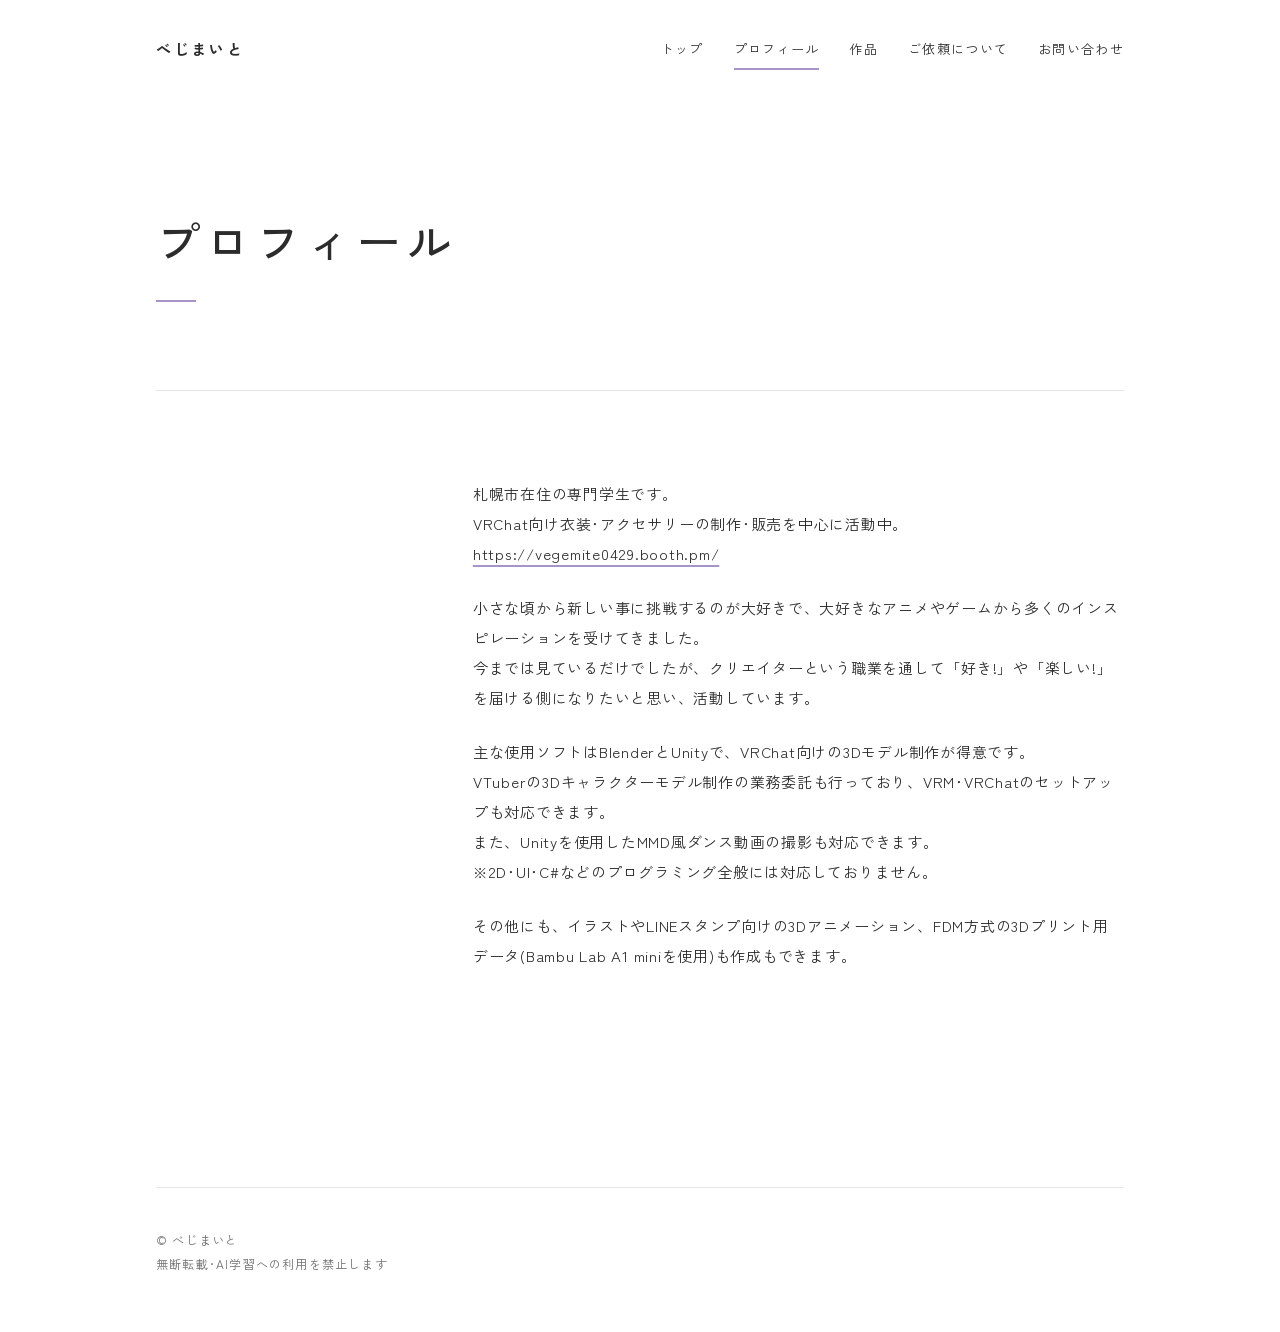
==== about.html @ 03b3bd24 "お仕事用サイトを公開 むぎ作成のひな形をもとに、HTMLの構造とCSSを仕上げた。 文章は変更なし。  Co-Authored-By: Claude Fable 5.2 <noreply@anthro" ====
<!DOCTYPE html>
<html lang="ja">
<head>
<meta charset="utf-8">
<meta name="viewport" content="width=device-width, initial-scale=1">
<title>プロフィール | べじまいと</title>
<link rel="icon" href="data:image/svg+xml,%3Csvg xmlns='http://www.w3.org/2000/svg' viewBox='0 0 32 32'%3E%3Crect width='32' height='32' rx='8' fill='%232C2C2C'/%3E%3Ccircle cx='16' cy='16' r='7' fill='%23A894C6'/%3E%3C/svg%3E">
<link rel="preconnect" href="https://fonts.googleapis.com">
<link rel="preconnect" href="https://fonts.gstatic.com" crossorigin>
<link rel="stylesheet" href="https://fonts.googleapis.com/css2?family=Zen+Kaku+Gothic+New:wght@400;500;700&display=swap">
<link rel="stylesheet" href="style.css">
</head>
<body>
<header class="site-header">
  <a class="brand" href="index.html">べじまいと</a>
  <nav>
    <ul>
      <li><a href="index.html">トップ</a></li>
      <li><a href="about.html" aria-current="page">プロフィール</a></li>
      <li><a href="works.html">作品</a></li>
      <li><a href="commission.html">ご依頼について</a></li>
      <li><a href="contact.html">お問い合わせ</a></li>
    </ul>
  </nav>
</header>
<main>
  <div class="page-head">
    <h1>プロフィール</h1>
  </div>

  <section class="block">
    <div class="block-body">
      <p>札幌市在住の専門学生です。<br>
      VRChat向け衣装･アクセサリーの制作･販売を中心に活動中。<br>
      <a href="https://vegemite0429.booth.pm/" target="_blank" rel="noopener">https://vegemite0429.booth.pm/</a></p>

      <p>小さな頃から新しい事に挑戦するのが大好きで、大好きなアニメやゲームから多くのインスピレーションを受けてきました。<br>
      今までは見ているだけでしたが、クリエイターという職業を通して「好き!」や「楽しい!」を届ける側になりたいと思い、活動しています。</p>

      <p>主な使用ソフトはBlenderとUnityで、VRChat向けの3Dモデル制作が得意です。<br>
      VTuberの3Dキャラクターモデル制作の業務委託も行っており、VRM･VRChatのセットアップも対応できます。<br>
      また、Unityを使用したMMD風ダンス動画の撮影も対応できます。<br>
      ※2D･UI･C#などのプログラミング全般には対応しておりません。</p>

      <p>その他にも、イラストやLINEスタンプ向けの3Dアニメーション、FDM方式の3Dプリント用データ(Bambu Lab A1 miniを使用)も作成もできます。</p>
    </div>
  </section>
</main>
<footer>
  <p>© べじまいと<br>無断転載･AI学習への利用を禁止します</p>
</footer>
</body>
</html>
---- style.css ----
/* ==========================================================
   べじまいと お仕事サイト
   主色は --theme（紫）と --ink（グレー）の2色。
   ========================================================== */

:root {
  /* 主色（確定） */
  --theme: #A894C6;
  --ink: #2C2C2C;
  /* PolyNecoの色（控え。サイトの主色には使わない） */
  --gray: #BFC7C8;
  --blue: #72869C;
  --pink: #B87872;
  --bg: #ffffff;

  /* 主色2色を白で薄めた派生色 */
  --theme-soft: #F5F2F8;  /* 紫 12% */
  --muted: #707070;       /* グレー 68% */
  --line: #E6E6E6;        /* グレー 12% */

  --font: "Zen Kaku Gothic New", "Hiragino Kaku Gothic ProN", "Hiragino Sans",
          "Yu Gothic Medium", "Yu Gothic", "Noto Sans JP", Meiryo, sans-serif;

  /* レイアウト */
  --maxw: 1080px;                          /* 全体の最大幅 */
  --gutter: clamp(20px, 5.5vw, 56px);      /* 画面端の余白 */
  --side: 240px;                           /* 見出し用の左カラム幅 */
  --col-gap: clamp(32px, 6vw, 80px);       /* 左カラムと本文の間 */
  --section: clamp(48px, 7vw, 88px);       /* セクション上下の余白 */
}

*, *::before, *::after { box-sizing: border-box; }

html { -webkit-text-size-adjust: 100%; }

body {
  margin: 0;
  font-family: var(--font);
  font-size: 0.9375rem;
  line-height: 2;
  letter-spacing: 0.05em;
  color: var(--ink);
  background: var(--bg);
  line-break: strict;
  -webkit-font-smoothing: antialiased;
  -moz-osx-font-smoothing: grayscale;
}

::selection { background: var(--theme); color: #fff; }

h1, h2, h3 { word-break: auto-phrase; }  /* 見出しは文節単位で折り返す（対応ブラウザのみ） */

a { color: inherit; }
a:focus-visible {
  outline: 2px solid var(--theme);
  outline-offset: 4px;
}

header, main, footer {
  max-width: var(--maxw);
  margin: 0 auto;
  padding: 0 var(--gutter);
}

/* ---------- ヘッダー・ナビ ---------- */

.site-header {
  display: flex;
  flex-wrap: wrap;
  align-items: center;
  justify-content: space-between;
  gap: 12px 32px;
  padding-top: 28px;
  padding-bottom: 28px;
}

.brand {
  font-size: 0.9375rem;
  font-weight: 700;
  letter-spacing: 0.18em;
  text-decoration: none;
}

nav { margin-left: auto; }

nav ul {
  display: flex;
  flex-wrap: wrap;
  gap: 4px 30px;
  list-style: none;
  margin: 0;
  padding: 0;
}

nav a {
  display: inline-block;
  padding: 8px 0;
  font-size: 0.8125rem;
  letter-spacing: 0.1em;
  text-decoration: none;
  background: linear-gradient(var(--theme), var(--theme)) no-repeat left bottom / 0 2px;
  transition: background-size 0.35s ease;
}
nav a:hover,
nav a[aria-current="page"] { background-size: 100% 2px; }

/* ---------- トップの導入 ---------- */

.hero {
  display: grid;
  grid-template-columns: var(--side) minmax(0, 1fr);
  column-gap: var(--col-gap);
  padding-top: clamp(56px, 11vw, 136px);
  padding-bottom: clamp(64px, 10vw, 120px);
}

.hero h1 {
  grid-column: 1 / -1;
  margin: 0;
  font-size: clamp(2.5rem, 8.5vw, 5rem);
  font-weight: 500;
  letter-spacing: 0.12em;
  line-height: 1.25;
}

.hero-role {
  grid-column: 1 / -1;
  display: flex;
  align-items: center;
  gap: 16px;
  margin: clamp(20px, 3vw, 32px) 0 0;
  font-size: 0.8125rem;
  letter-spacing: 0.18em;
  color: var(--muted);
}
.hero-role::before {
  content: "";
  flex: none;
  width: 40px;
  height: 1px;
  background: var(--theme);
}

.hero-lead {
  grid-column: 2;
  margin: clamp(40px, 6vw, 72px) 0 0;
  font-size: 1rem;
  line-height: 2.2;
}

/* ---------- 下層ページのタイトル ---------- */

.page-head {
  padding-top: clamp(48px, 9vw, 112px);
  padding-bottom: clamp(48px, 7vw, 88px);
}

.page-head h1 {
  margin: 0;
  font-size: clamp(1.75rem, 5vw, 2.75rem);
  font-weight: 500;
  letter-spacing: 0.14em;
  line-height: 1.4;
}
.page-head h1::after {
  content: "";
  display: block;
  width: 40px;
  height: 2px;
  margin-top: clamp(20px, 3vw, 28px);
  background: var(--theme);
}

/* ---------- セクション（左に見出し・右に本文） ---------- */

main { padding-bottom: clamp(64px, 10vw, 128px); }

.block {
  display: grid;
  grid-template-columns: var(--side) minmax(0, 1fr);
  column-gap: var(--col-gap);
  padding: var(--section) 0;
  border-top: 1px solid var(--line);
}

.block > h2 {
  grid-column: 1;
  align-self: start;
  position: sticky;
  top: 32px;
  display: flex;
  align-items: baseline;
  gap: 12px;
  margin: 0;
  font-size: 0.9375rem;
  font-weight: 700;
  letter-spacing: 0.14em;
  line-height: 1.8;
}
.block > h2::before {
  content: "";
  flex: none;
  width: 7px;
  height: 7px;
  border-radius: 50%;
  background: var(--theme);
  transform: translateY(-2px);
}

.block-body {
  grid-column: 2;
  min-width: 0;
}
.block-body > :first-child { margin-top: 0; }
.block-body > :last-child { margin-bottom: 0; }

.block-body p {
  max-width: 44em;
  margin: 0 0 1.6em;
}

.block-body h3 {
  margin: 3.2em 0 1em;
  padding-bottom: 0.9em;
  border-bottom: 1px solid var(--line);
  font-size: 0.9375rem;
  font-weight: 700;
  letter-spacing: 0.1em;
  line-height: 1.8;
}

/* 本文中のリンク */
.block-body p a {
  text-decoration: underline;
  text-decoration-color: var(--theme);
  text-decoration-thickness: 2px;
  text-underline-offset: 0.35em;
  overflow-wrap: anywhere;
  transition: background-color 0.25s ease;
}
.block-body p a:hover { background-color: var(--theme-soft); }

/* ---------- リンク一覧 ---------- */

.links {
  list-style: none;
  margin: 0 0 1.6em;
  padding: 0;
  border-top: 1px solid var(--line);
}
.links li { border-bottom: 1px solid var(--line); }

.links a {
  display: flex;
  align-items: center;
  justify-content: space-between;
  gap: 16px;
  padding: 22px 4px;
  font-weight: 500;
  letter-spacing: 0.08em;
  line-height: 1.6;
  text-decoration: none;
  background: linear-gradient(var(--theme), var(--theme)) no-repeat left bottom / 0 2px;
  transition: background-size 0.45s ease, padding-left 0.35s ease;
}
.links a::after {
  content: "";
  flex: none;
  width: 14px;
  height: 14px;
  background: var(--theme);
  -webkit-mask: url("data:image/svg+xml,%3Csvg xmlns='http://www.w3.org/2000/svg' viewBox='0 0 14 14' fill='none' stroke='black' stroke-width='1.5'%3E%3Cpath d='M3 11 11 3M4.5 3H11v6.5'/%3E%3C/svg%3E") center / contain no-repeat;
          mask: url("data:image/svg+xml,%3Csvg xmlns='http://www.w3.org/2000/svg' viewBox='0 0 14 14' fill='none' stroke='black' stroke-width='1.5'%3E%3Cpath d='M3 11 11 3M4.5 3H11v6.5'/%3E%3C/svg%3E") center / contain no-repeat;
  transition: transform 0.35s ease;
}
.links a:hover {
  background-size: 100% 2px;
  padding-left: 14px;
}
.links a:hover::after { transform: translate(3px, -3px); }

/* ---------- デモリール（16:9の枠。差し替え前提） ---------- */

.video {
  aspect-ratio: 16 / 9;
  width: 100%;
  background: var(--ink);
}
.video iframe {
  display: block;
  width: 100%;
  height: 100%;
  border: 0;
}

/* ---------- お知らせ枠（受付状況） ---------- */

.block-body .notice {
  max-width: none;
  margin-bottom: 2.4em;
  padding: clamp(20px, 3vw, 28px) clamp(20px, 3.5vw, 32px);
  border-left: 3px solid var(--theme);
  background: var(--theme-soft);
  line-height: 1.9;
  word-break: auto-phrase;  /* 文節の途中で折り返さない（対応ブラウザのみ） */
}

/* ---------- 「・」始まりの箇条書き（2行目以降を字下げ） ---------- */

.items p {
  margin: 0;
  padding: 0.5em 0 0.5em 1em;
  text-indent: -1em;
}

/* 罫線で区切る版 */
.items--rows { border-top: 1px solid var(--line); }
.items--rows p {
  max-width: none;
  padding-top: 18px;
  padding-bottom: 18px;
  border-bottom: 1px solid var(--line);
  font-weight: 500;
  letter-spacing: 0.08em;
}

/* ---------- ご依頼の流れ ---------- */

.flow {
  list-style: none;
  margin: 0;
  padding: 0;
}
.flow li {
  position: relative;
  padding: 0 0 2.6em 2.4em;
}
.flow li:last-child { padding-bottom: 0; }

.flow li::before {
  content: "";
  position: absolute;
  left: 0;
  top: 11px;
  width: 9px;
  height: 9px;
  border: 2px solid var(--theme);
  border-radius: 50%;
  background: var(--bg);
}
.flow li::after {
  content: "";
  position: absolute;
  left: 4px;
  top: 28px;
  bottom: -3px;
  width: 1px;
  background: var(--line);
}
.flow li:last-child::after { display: none; }

.flow p { margin: 0; }
.flow p:first-child {
  font-size: 1rem;
  letter-spacing: 0.08em;
}
.flow p + p { margin-top: 0.3em; }

/* ---------- フッター ---------- */

footer p {
  margin: 0;
  padding: 40px 0 56px;
  border-top: 1px solid var(--line);
  font-size: 0.75rem;
  letter-spacing: 0.1em;
  line-height: 2;
  color: var(--muted);
}

/* ---------- 表示時のふわっと出る動き ---------- */

@media (prefers-reduced-motion: no-preference) {
  .hero > *,
  .page-head > * {
    animation: rise 0.9s cubic-bezier(0.2, 0.7, 0.2, 1) both;
  }
  .hero > :nth-child(2) { animation-delay: 0.1s; }
  .hero > :nth-child(3) { animation-delay: 0.2s; }
}
@keyframes rise {
  from { opacity: 0; transform: translateY(14px); }
}

/* ---------- タブレット以下：1カラム ---------- */

@media (max-width: 800px) {
  .hero,
  .block { grid-template-columns: minmax(0, 1fr); }

  .hero-lead,
  .block-body { grid-column: 1; }

  .block { row-gap: 28px; }
  .block > h2 { position: static; }
}

/* ---------- スマホ ---------- */

@media (max-width: 640px) {
  .site-header {
    padding-top: 20px;
    padding-bottom: 12px;
  }

  nav {
    width: 100%;
    margin-left: 0;
  }
  nav ul {
    justify-content: space-between;
    gap: 0 8px;
  }
  nav a {
    padding: 10px 0;
    font-size: clamp(0.6875rem, 3.1vw, 0.8125rem);
    letter-spacing: 0.02em;
  }

  .hero-role { letter-spacing: 0.12em; }
  .hero-role::before { width: 28px; }
  .hero-lead { line-height: 2.1; }

  .links a { padding: 20px 2px; }
}

/* ---------- ごく狭い画面：ナビは左詰めで折り返す ---------- */

@media (max-width: 350px) {
  nav ul {
    justify-content: flex-start;
    gap: 0 20px;
  }
}
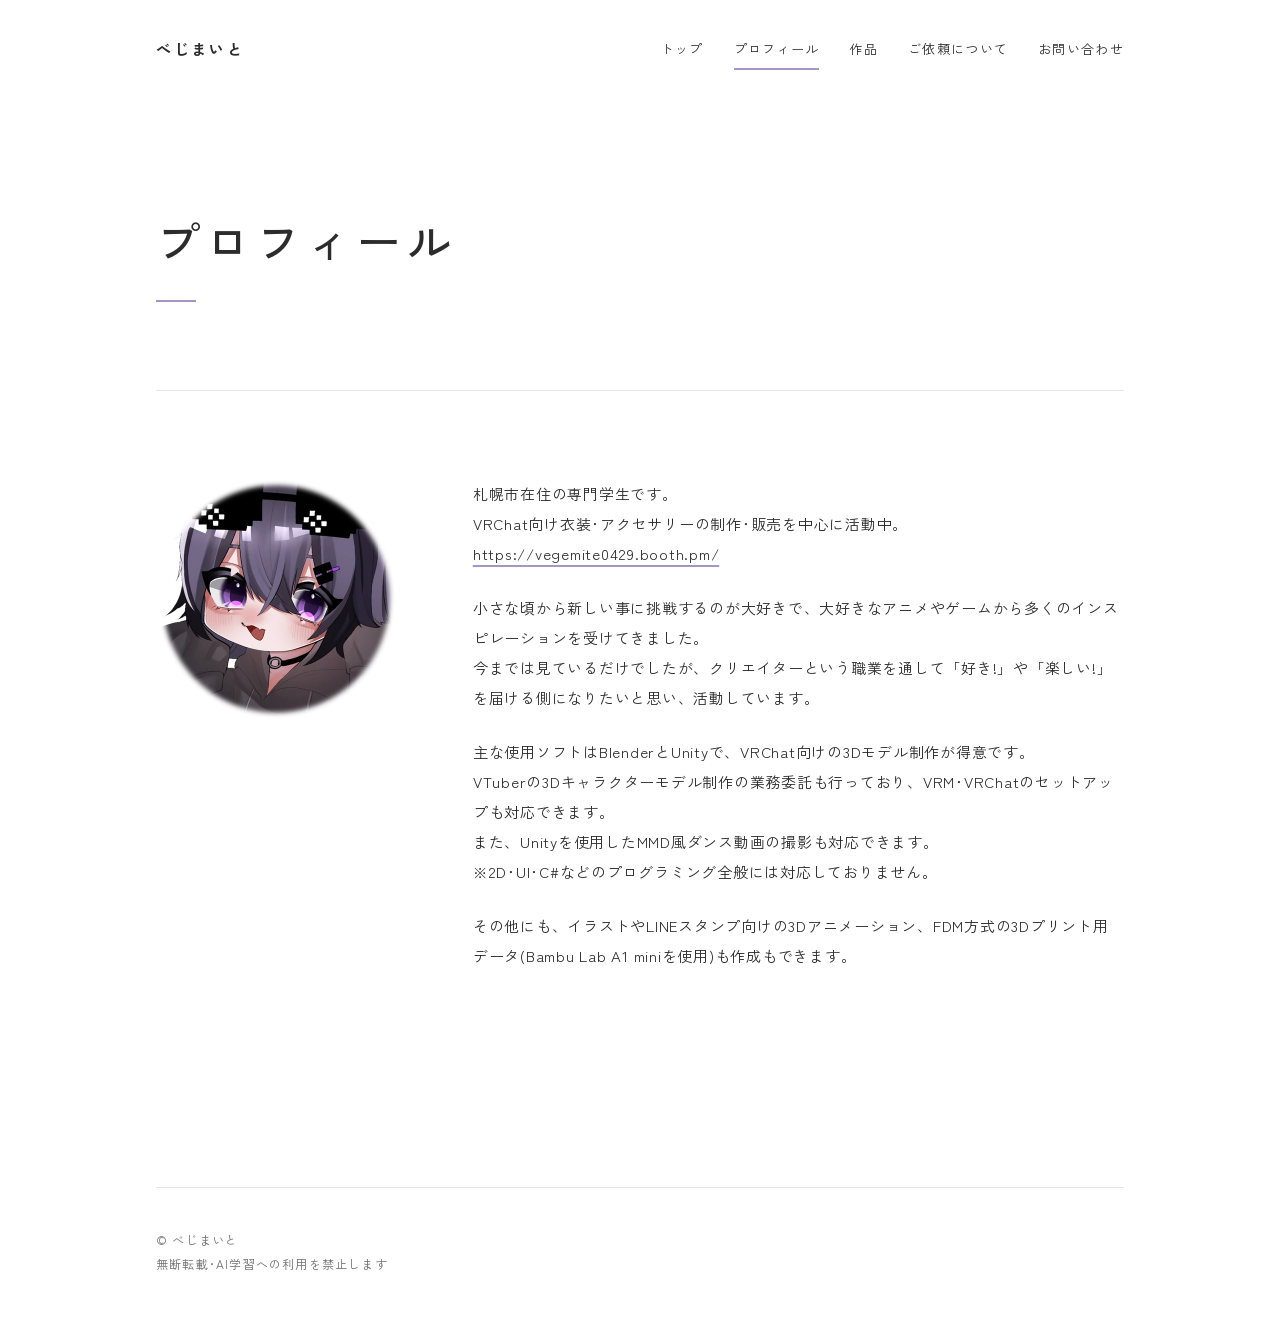
==== commit 71458aaf: "リンク構成の変更・ポートフォリオ枠・OGP設定 - トップ：プロフィールアイコンを追加、XとYouTubeをアイコンボタンに - トップ：見出しを「リンク」に、ViViViTを作品ページへ移動 - 作" ====
--- a/about.html
+++ b/about.html
@@ -4,7 +4,20 @@
 <meta charset="utf-8">
 <meta name="viewport" content="width=device-width, initial-scale=1">
 <title>プロフィール | べじまいと</title>
-<link rel="icon" href="data:image/svg+xml,%3Csvg xmlns='http://www.w3.org/2000/svg' viewBox='0 0 32 32'%3E%3Crect width='32' height='32' rx='8' fill='%232C2C2C'/%3E%3Ccircle cx='16' cy='16' r='7' fill='%23A894C6'/%3E%3C/svg%3E">
+<meta name="description" content="3DCGモデラー / イラストレーター。札幌市在住の専門学生です。VRChat向け衣装･アクセサリーの制作･販売を中心に活動中。">
+<!-- OGP（SNSに貼ったときの表示）。画像は仮。素材が揃ったら assets/ogp.png を差し替える -->
+<meta property="og:site_name" content="べじまいと">
+<meta property="og:type" content="website">
+<meta property="og:locale" content="ja_JP">
+<meta property="og:title" content="プロフィール | べじまいと">
+<meta property="og:description" content="3DCGモデラー / イラストレーター。札幌市在住の専門学生です。VRChat向け衣装･アクセサリーの制作･販売を中心に活動中。">
+<meta property="og:url" content="https://vegemite0429.github.io/about.html">
+<meta property="og:image" content="https://vegemite0429.github.io/assets/ogp.png">
+<meta property="og:image:width" content="1200">
+<meta property="og:image:height" content="630">
+<meta name="twitter:card" content="summary_large_image">
+<link rel="icon" type="image/png" href="assets/favicon.png">
+<link rel="apple-touch-icon" href="assets/apple-touch-icon.png">
 <link rel="preconnect" href="https://fonts.googleapis.com">
 <link rel="preconnect" href="https://fonts.gstatic.com" crossorigin>
 <link rel="stylesheet" href="https://fonts.googleapis.com/css2?family=Zen+Kaku+Gothic+New:wght@400;500;700&display=swap">
@@ -29,6 +42,9 @@
   </div>
 
   <section class="block">
+    <div class="block-side">
+      <img class="avatar" src="assets/profile.webp" alt="" width="480" height="480">
+    </div>
     <div class="block-body">
       <p>札幌市在住の専門学生です。<br>
       VRChat向け衣装･アクセサリーの制作･販売を中心に活動中。<br>
--- a/style.css
+++ b/style.css
@@ -104,31 +104,44 @@
 nav a:hover,
 nav a[aria-current="page"] { background-size: 100% 2px; }
 
-/* ---------- トップの導入 ---------- */
+/* ---------- トップの導入（左にアイコン、右に名前とSNS） ---------- */
 
 .hero {
   display: grid;
   grid-template-columns: var(--side) minmax(0, 1fr);
   column-gap: var(--col-gap);
-  padding-top: clamp(56px, 11vw, 136px);
+  align-items: start;
+  padding-top: clamp(48px, 9vw, 112px);
   padding-bottom: clamp(64px, 10vw, 120px);
 }
 
+.hero-avatar {
+  grid-column: 1;
+  grid-row: 1 / span 3;
+  display: block;
+  width: 100%;
+  max-width: var(--side);
+  height: auto;
+}
+
+.hero h1,
+.hero-role,
+.sns,
+.hero-lead { grid-column: 2; }
+
 .hero h1 {
-  grid-column: 1 / -1;
-  margin: 0;
-  font-size: clamp(2.5rem, 8.5vw, 5rem);
+  margin: 0;
+  font-size: clamp(2.5rem, 7vw, 4.5rem);
   font-weight: 500;
   letter-spacing: 0.12em;
   line-height: 1.25;
 }
 
 .hero-role {
-  grid-column: 1 / -1;
   display: flex;
   align-items: center;
   gap: 16px;
-  margin: clamp(20px, 3vw, 32px) 0 0;
+  margin: clamp(16px, 2.4vw, 24px) 0 0;
   font-size: 0.8125rem;
   letter-spacing: 0.18em;
   color: var(--muted);
@@ -142,11 +155,43 @@
 }
 
 .hero-lead {
-  grid-column: 2;
-  margin: clamp(40px, 6vw, 72px) 0 0;
+  margin: clamp(36px, 5vw, 56px) 0 0;
   font-size: 1rem;
   line-height: 2.2;
 }
+
+/* ---------- SNSのアイコンボタン ---------- */
+
+.sns {
+  display: flex;
+  flex-wrap: wrap;
+  gap: 14px;
+  list-style: none;
+  margin: clamp(24px, 3.2vw, 32px) 0 0;
+  padding: 0;
+}
+.sns a {
+  display: grid;
+  place-items: center;
+  width: 56px;
+  height: 56px;
+  border: 1px solid var(--theme);
+  border-radius: 50%;
+  background: var(--theme-soft);
+  transition: background-color 0.3s ease, transform 0.3s ease;
+}
+.sns img {
+  display: block;
+  width: 24px;
+  height: 24px;
+  object-fit: contain;
+  transition: filter 0.3s ease;
+}
+.sns a:hover {
+  background: var(--theme);
+  transform: translateY(-3px);
+}
+.sns a:hover img { filter: brightness(0) invert(1); }  /* アイコンを白に */
 
 /* ---------- 下層ページのタイトル ---------- */
 
@@ -211,6 +256,25 @@
   grid-column: 2;
   min-width: 0;
 }
+/* 左カラムに見出しの代わりに置くもの（プロフィールのアイコン） */
+.block-side {
+  grid-column: 1;
+  align-self: start;
+}
+.avatar {
+  display: block;
+  width: 100%;
+  max-width: var(--side);
+  height: auto;
+}
+
+/* 見出しのないページ用：本文を左端から始める */
+.block--full {
+  display: block;
+  padding-top: 0;
+  border-top: 0;
+}
+
 .block-body > :first-child { margin-top: 0; }
 .block-body > :last-child { margin-bottom: 0; }
 
@@ -230,7 +294,7 @@
 }
 
 /* 本文中のリンク */
-.block-body p a {
+.block-body p a:not(.button) {
   text-decoration: underline;
   text-decoration-color: var(--theme);
   text-decoration-thickness: 2px;
@@ -238,7 +302,7 @@
   overflow-wrap: anywhere;
   transition: background-color 0.25s ease;
 }
-.block-body p a:hover { background-color: var(--theme-soft); }
+.block-body p a:not(.button):hover { background-color: var(--theme-soft); }
 
 /* ---------- リンク一覧 ---------- */
 
@@ -279,6 +343,137 @@
 }
 .links a:hover::after { transform: translate(3px, -3px); }
 
+/* ---------- カード型のリンク（アイコン＋名前。2つ横並び） ---------- */
+
+.cards {
+  display: grid;
+  grid-template-columns: repeat(2, minmax(0, 1fr));
+  gap: clamp(12px, 2vw, 20px);
+  list-style: none;
+  margin: 0 0 1.6em;
+  padding: 0;
+}
+
+.card {
+  position: relative;
+  display: flex;
+  flex-direction: column;
+  justify-content: space-between;
+  gap: clamp(28px, 4.5vw, 48px);
+  height: 100%;
+  padding: clamp(20px, 3vw, 30px);
+  border: 1px solid var(--line);
+  background: var(--bg);
+  text-decoration: none;
+  transition: border-color 0.3s ease, transform 0.3s ease, box-shadow 0.3s ease;
+}
+.card-icon {
+  display: block;
+  width: 28px;
+  height: 28px;
+  object-fit: contain;
+}
+.card-name {
+  font-size: clamp(1rem, 2.4vw, 1.25rem);
+  font-weight: 500;
+  letter-spacing: 0.1em;
+  line-height: 1.5;
+}
+.card::after {  /* 右上の矢印 */
+  content: "";
+  position: absolute;
+  top: clamp(22px, 3.2vw, 34px);
+  right: clamp(20px, 3vw, 30px);
+  width: 16px;
+  height: 16px;
+  background: var(--theme);
+  -webkit-mask: url("data:image/svg+xml,%3Csvg xmlns='http://www.w3.org/2000/svg' viewBox='0 0 14 14' fill='none' stroke='black' stroke-width='1.5'%3E%3Cpath d='M3 11 11 3M4.5 3H11v6.5'/%3E%3C/svg%3E") center / contain no-repeat;
+          mask: url("data:image/svg+xml,%3Csvg xmlns='http://www.w3.org/2000/svg' viewBox='0 0 14 14' fill='none' stroke='black' stroke-width='1.5'%3E%3Cpath d='M3 11 11 3M4.5 3H11v6.5'/%3E%3C/svg%3E") center / contain no-repeat;
+  transition: transform 0.35s ease;
+}
+.card:hover {
+  border-color: var(--theme);
+  transform: translateY(-3px);
+  box-shadow: 0 14px 32px -20px rgba(44, 44, 44, 0.35);
+}
+.card:hover::after { transform: translate(3px, -3px); }
+
+/* ---------- ポートフォリオの枠（作品ページの一番上） ---------- */
+
+.feature {
+  margin-bottom: clamp(8px, 2vw, 24px);
+  padding: clamp(24px, 5vw, 56px);
+  background: var(--theme-soft);
+}
+.feature > h2 {
+  display: flex;
+  align-items: baseline;
+  gap: 12px;
+  margin: 0 0 clamp(20px, 3.2vw, 32px);
+  font-size: 1.0625rem;
+  font-weight: 700;
+  letter-spacing: 0.14em;
+  line-height: 1.8;
+}
+.feature > h2::before {
+  content: "";
+  flex: none;
+  width: 7px;
+  height: 7px;
+  border-radius: 50%;
+  background: var(--theme);
+  transform: translateY(-2px);
+}
+.feature .cards { margin-bottom: 0; }
+.feature .card { border-color: transparent; }
+.feature .card:hover { border-color: var(--theme); }
+.feature + .block { border-top: 0; }
+
+/* ---------- ボタン（サイト内の別ページへ） ---------- */
+
+.block-body .cta { margin-top: 2.4em; }
+
+.button {
+  display: inline-flex;
+  align-items: center;
+  gap: 14px;
+  padding: 14px 26px 14px 24px;
+  border: 1px solid var(--ink);
+  border-radius: 999px;
+  font-weight: 500;
+  letter-spacing: 0.12em;
+  line-height: 1.6;
+  text-decoration: none;
+  transition: background-color 0.3s ease, color 0.3s ease;
+}
+.button img {
+  display: block;
+  width: 20px;
+  height: 20px;
+  object-fit: contain;
+  transition: filter 0.3s ease;
+}
+.button::after {  /* 右向きの矢印 */
+  content: "";
+  flex: none;
+  width: 14px;
+  height: 14px;
+  margin-left: 6px;
+  background: var(--theme);
+  -webkit-mask: url("data:image/svg+xml,%3Csvg xmlns='http://www.w3.org/2000/svg' viewBox='0 0 14 14' fill='none' stroke='black' stroke-width='1.5'%3E%3Cpath d='M1.5 7h11M8 2.5 12.5 7 8 11.5'/%3E%3C/svg%3E") center / contain no-repeat;
+          mask: url("data:image/svg+xml,%3Csvg xmlns='http://www.w3.org/2000/svg' viewBox='0 0 14 14' fill='none' stroke='black' stroke-width='1.5'%3E%3Cpath d='M1.5 7h11M8 2.5 12.5 7 8 11.5'/%3E%3C/svg%3E") center / contain no-repeat;
+  transition: transform 0.35s ease, background-color 0.3s ease;
+}
+.button:hover {
+  background: var(--ink);
+  color: #fff;
+}
+.button:hover img { filter: brightness(0) invert(1); }
+.button:hover::after {
+  background: #fff;
+  transform: translateX(4px);
+}
+
 /* ---------- デモリール（16:9の枠。差し替え前提） ---------- */
 
 .video {
@@ -385,8 +580,10 @@
   .page-head > * {
     animation: rise 0.9s cubic-bezier(0.2, 0.7, 0.2, 1) both;
   }
-  .hero > :nth-child(2) { animation-delay: 0.1s; }
-  .hero > :nth-child(3) { animation-delay: 0.2s; }
+  .hero > :nth-child(2) { animation-delay: 0.08s; }
+  .hero > :nth-child(3) { animation-delay: 0.16s; }
+  .hero > :nth-child(4) { animation-delay: 0.24s; }
+  .hero > :nth-child(5) { animation-delay: 0.32s; }
 }
 @keyframes rise {
   from { opacity: 0; transform: translateY(14px); }
@@ -398,8 +595,22 @@
   .hero,
   .block { grid-template-columns: minmax(0, 1fr); }
 
+  .hero-avatar,
+  .hero h1,
+  .hero-role,
+  .sns,
   .hero-lead,
   .block-body { grid-column: 1; }
+
+  .hero-avatar {
+    grid-row: auto;
+    width: clamp(112px, 26vw, 160px);
+    margin: 0 0 clamp(20px, 4vw, 32px) -6px;  /* 画像の縁の透明ぶんだけ左へ */
+  }
+  .avatar {
+    width: clamp(112px, 26vw, 160px);
+    margin-left: -6px;
+  }
 
   .block { row-gap: 28px; }
   .block > h2 { position: static; }
@@ -432,6 +643,32 @@
   .hero-lead { line-height: 2.1; }
 
   .links a { padding: 20px 2px; }
+
+  .sns a { width: 52px; height: 52px; }
+}
+
+/* ---------- 狭いスマホ：カードは縦に積んで、横長の行にする ---------- */
+
+@media (max-width: 480px) {
+  .cards { grid-template-columns: minmax(0, 1fr); }
+
+  .card {
+    flex-direction: row;
+    align-items: center;
+    justify-content: flex-start;
+    gap: 16px;
+    padding: 20px 52px 20px 20px;
+  }
+  .card-icon {
+    flex: none;
+    width: 24px;
+    height: 24px;
+  }
+  .card::after {
+    top: 50%;
+    right: 20px;
+    margin-top: -8px;
+  }
 }
 
 /* ---------- ごく狭い画面：ナビは左詰めで折り返す ---------- */
